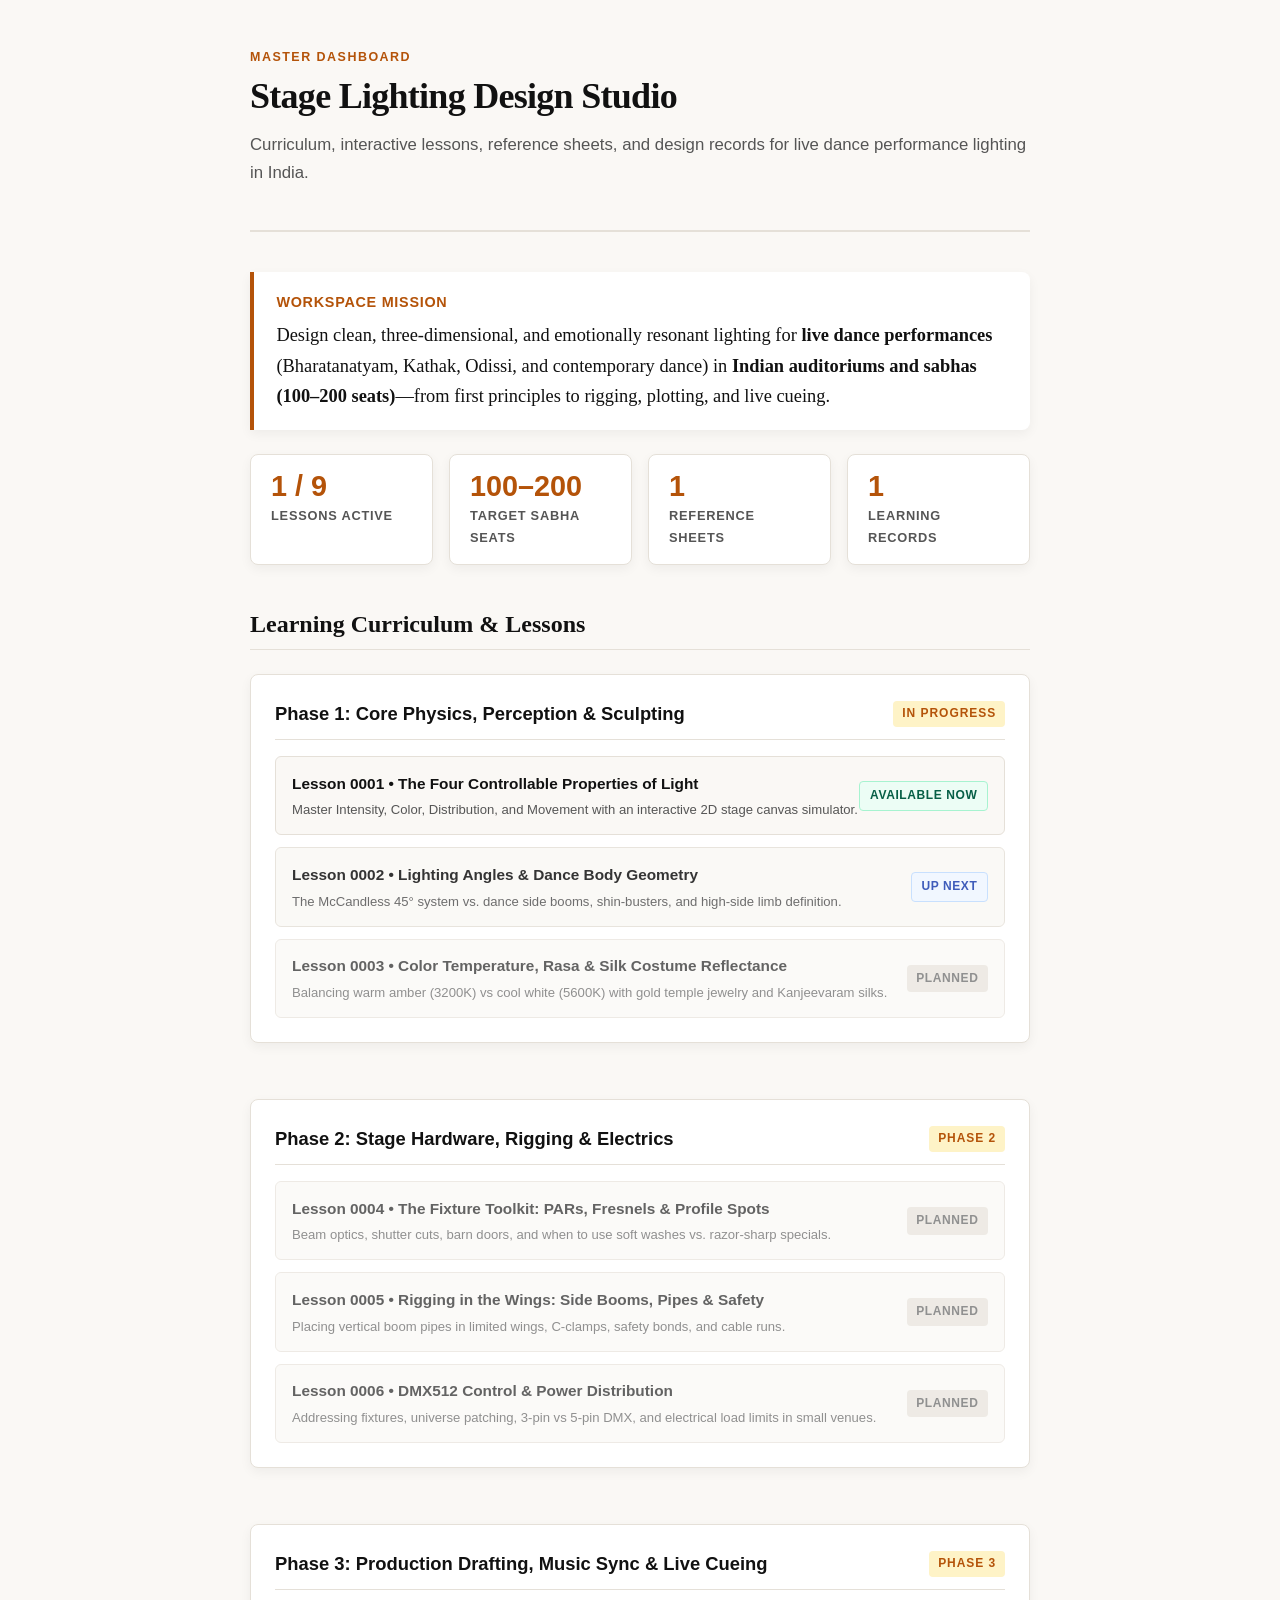
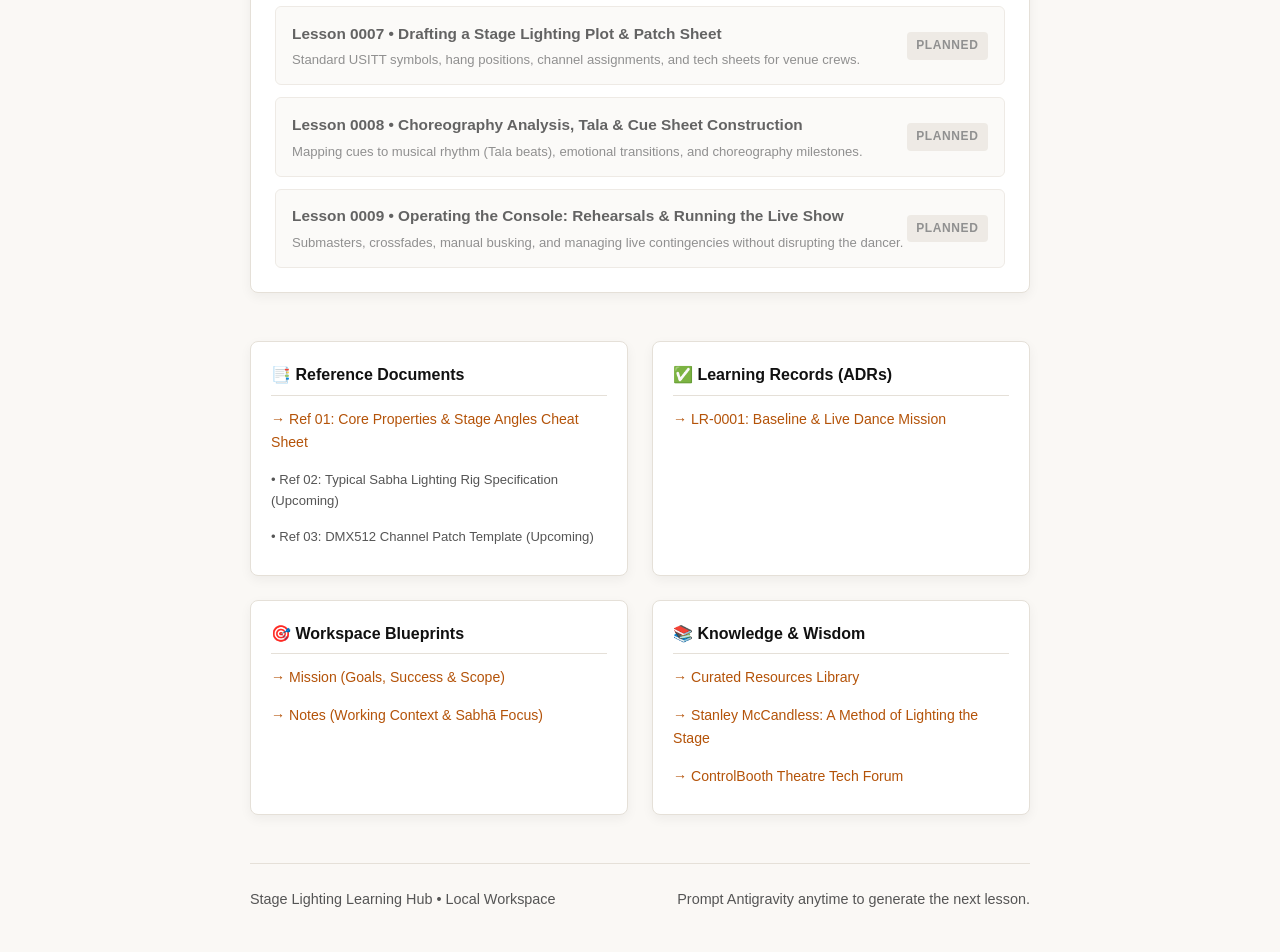
==== index.html @ 5fdf6c8e "Lesson 1: The Four Controllable Properties of Light" ====
<!DOCTYPE html>
<html lang="en">
<head>
  <meta charset="UTF-8">
  <meta name="viewport" content="width=device-width, initial-scale=1.0">
  <title>Stage Lighting Design Studio &bull; Dashboard</title>
  <link rel="stylesheet" href="./assets/style.css">
  <style>
    .dashboard-grid {
      display: grid;
      grid-template-columns: 1fr;
      gap: 2rem;
      margin-top: 1.5rem;
    }

    .stat-bar {
      display: grid;
      grid-template-columns: repeat(auto-fit, minmax(150px, 1fr));
      gap: 1rem;
      margin: 1.5rem 0 2.5rem;
      font-family: var(--font-sans);
    }

    .stat-card {
      background: var(--card-bg);
      border: 1px solid var(--border-color);
      border-radius: var(--radius);
      padding: 1rem 1.25rem;
      box-shadow: var(--shadow);
    }

    .stat-num {
      font-size: 1.8rem;
      font-weight: 700;
      color: var(--accent);
      line-height: 1.1;
      margin-bottom: 0.2rem;
    }

    .stat-label {
      font-size: 0.8rem;
      text-transform: uppercase;
      letter-spacing: 0.06em;
      color: var(--text-muted);
      font-weight: 600;
    }

    .phase-block {
      background: var(--card-bg);
      border: 1px solid var(--border-color);
      border-radius: var(--radius);
      padding: 1.5rem;
      margin-bottom: 1.5rem;
      box-shadow: var(--shadow);
    }

    .phase-title {
      font-family: var(--font-sans);
      font-size: 1.15rem;
      font-weight: 700;
      display: flex;
      align-items: center;
      justify-content: space-between;
      border-bottom: 1px solid var(--border-color);
      padding-bottom: 0.6rem;
      margin-bottom: 1rem;
    }

    .phase-tag {
      font-size: 0.75rem;
      text-transform: uppercase;
      letter-spacing: 0.08em;
      padding: 0.2rem 0.55rem;
      border-radius: 4px;
      font-weight: 600;
      background: var(--accent-light);
      color: var(--accent);
    }

    .item-list {
      display: flex;
      flex-direction: column;
      gap: 0.75rem;
      font-family: var(--font-sans);
    }

    .item-row {
      display: flex;
      align-items: center;
      justify-content: space-between;
      padding: 0.85rem 1rem;
      background: var(--bg-color);
      border: 1px solid var(--border-color);
      border-radius: 6px;
      text-decoration: none;
      color: var(--text-color);
      transition: all 0.15s ease;
    }

    .item-row:hover {
      border-color: var(--accent);
      transform: translateY(-1px);
      box-shadow: 0 2px 6px rgba(0,0,0,0.06);
    }

    .item-info {
      display: flex;
      flex-direction: column;
      gap: 0.2rem;
    }

    .item-title {
      font-weight: 600;
      font-size: 0.96rem;
    }

    .item-desc {
      font-size: 0.82rem;
      color: var(--text-muted);
    }

    .badge {
      font-size: 0.75rem;
      font-weight: 600;
      padding: 0.25rem 0.6rem;
      border-radius: 4px;
      text-transform: uppercase;
      letter-spacing: 0.05em;
      white-space: nowrap;
    }

    .badge-ready {
      background: #ecfdf5;
      color: #065f46;
      border: 1px solid #a7f3d0;
    }

    .badge-next {
      background: #eff6ff;
      color: #1e40af;
      border: 1px solid #bfdbfe;
    }

    .badge-planned {
      background: var(--border-color);
      color: var(--text-muted);
    }

    .sidebar-grid {
      display: grid;
      grid-template-columns: 1fr 1fr;
      gap: 1.5rem;
      margin-top: 1.5rem;
    }

    @media (max-width: 680px) {
      .sidebar-grid {
        grid-template-columns: 1fr;
      }
    }

    .quick-card {
      background: var(--card-bg);
      border: 1px solid var(--border-color);
      border-radius: var(--radius);
      padding: 1.25rem;
      font-family: var(--font-sans);
      box-shadow: var(--shadow);
    }

    .quick-card h3 {
      font-size: 1rem;
      font-weight: 700;
      margin-top: 0;
      margin-bottom: 0.75rem;
      border-bottom: 1px solid var(--border-color);
      padding-bottom: 0.4rem;
    }

    .quick-card ul {
      list-style: none;
      margin: 0;
      padding: 0;
      display: flex;
      flex-direction: column;
      gap: 0.5rem;
      font-size: 0.88rem;
    }

    .quick-card li a {
      color: var(--accent);
      text-decoration: none;
      font-weight: 500;
      display: block;
    }

    .quick-card li a:hover {
      text-decoration: underline;
    }
  </style>
</head>
<body>
  <div class="container">
    <header>
      <span class="lesson-tag">Master Dashboard</span>
      <h1>Stage Lighting Design Studio</h1>
      <p class="subtitle">Curriculum, interactive lessons, reference sheets, and design records for live dance performance lighting in India.</p>
    </header>

    <!-- Mission Focus Summary -->
    <div class="callout">
      <div class="callout-title">Workspace Mission</div>
      <p>
        Design clean, three-dimensional, and emotionally resonant lighting for <strong>live dance performances</strong> (Bharatanatyam, Kathak, Odissi, and contemporary dance) in <strong>Indian auditoriums and sabhas (100–200 seats)</strong>—from first principles to rigging, plotting, and live cueing.
      </p>
    </div>

    <!-- Quick Stats -->
    <div class="stat-bar">
      <div class="stat-card">
        <div class="stat-num" id="statLessons">1 / 9</div>
        <div class="stat-label">Lessons Active</div>
      </div>
      <div class="stat-card">
        <div class="stat-num">100–200</div>
        <div class="stat-label">Target Sabha Seats</div>
      </div>
      <div class="stat-card">
        <div class="stat-num">1</div>
        <div class="stat-label">Reference Sheets</div>
      </div>
      <div class="stat-card">
        <div class="stat-num">1</div>
        <div class="stat-label">Learning Records</div>
      </div>
    </div>

    <!-- Curriculum Roadmap -->
    <h2>Learning Curriculum & Lessons</h2>

    <div class="dashboard-grid">
      <!-- Phase 1 -->
      <div class="phase-block">
        <div class="phase-title">
          <span>Phase 1: Core Physics, Perception & Sculpting</span>
          <span class="phase-tag">In Progress</span>
        </div>
        <div class="item-list">
          <a href="./lessons/0001-the-four-controllable-properties-of-light.html" class="item-row">
            <div class="item-info">
              <span class="item-title">Lesson 0001 &bull; The Four Controllable Properties of Light</span>
              <span class="item-desc">Master Intensity, Color, Distribution, and Movement with an interactive 2D stage canvas simulator.</span>
            </div>
            <span class="badge badge-ready">Available Now</span>
          </a>

          <div class="item-row" style="opacity: 0.85;">
            <div class="item-info">
              <span class="item-title">Lesson 0002 &bull; Lighting Angles & Dance Body Geometry</span>
              <span class="item-desc">The McCandless 45° system vs. dance side booms, shin-busters, and high-side limb definition.</span>
            </div>
            <span class="badge badge-next">Up Next</span>
          </div>

          <div class="item-row" style="opacity: 0.65;">
            <div class="item-info">
              <span class="item-title">Lesson 0003 &bull; Color Temperature, Rasa & Silk Costume Reflectance</span>
              <span class="item-desc">Balancing warm amber (3200K) vs cool white (5600K) with gold temple jewelry and Kanjeevaram silks.</span>
            </div>
            <span class="badge badge-planned">Planned</span>
          </div>
        </div>
      </div>

      <!-- Phase 2 -->
      <div class="phase-block">
        <div class="phase-title">
          <span>Phase 2: Stage Hardware, Rigging & Electrics</span>
          <span class="phase-tag">Phase 2</span>
        </div>
        <div class="item-list">
          <div class="item-row" style="opacity: 0.65;">
            <div class="item-info">
              <span class="item-title">Lesson 0004 &bull; The Fixture Toolkit: PARs, Fresnels & Profile Spots</span>
              <span class="item-desc">Beam optics, shutter cuts, barn doors, and when to use soft washes vs. razor-sharp specials.</span>
            </div>
            <span class="badge badge-planned">Planned</span>
          </div>

          <div class="item-row" style="opacity: 0.65;">
            <div class="item-info">
              <span class="item-title">Lesson 0005 &bull; Rigging in the Wings: Side Booms, Pipes & Safety</span>
              <span class="item-desc">Placing vertical boom pipes in limited wings, C-clamps, safety bonds, and cable runs.</span>
            </div>
            <span class="badge badge-planned">Planned</span>
          </div>

          <div class="item-row" style="opacity: 0.65;">
            <div class="item-info">
              <span class="item-title">Lesson 0006 &bull; DMX512 Control & Power Distribution</span>
              <span class="item-desc">Addressing fixtures, universe patching, 3-pin vs 5-pin DMX, and electrical load limits in small venues.</span>
            </div>
            <span class="badge badge-planned">Planned</span>
          </div>
        </div>
      </div>

      <!-- Phase 3 -->
      <div class="phase-block">
        <div class="phase-title">
          <span>Phase 3: Production Drafting, Music Sync & Live Cueing</span>
          <span class="phase-tag">Phase 3</span>
        </div>
        <div class="item-list">
          <div class="item-row" style="opacity: 0.65;">
            <div class="item-info">
              <span class="item-title">Lesson 0007 &bull; Drafting a Stage Lighting Plot & Patch Sheet</span>
              <span class="item-desc">Standard USITT symbols, hang positions, channel assignments, and tech sheets for venue crews.</span>
            </div>
            <span class="badge badge-planned">Planned</span>
          </div>

          <div class="item-row" style="opacity: 0.65;">
            <div class="item-info">
              <span class="item-title">Lesson 0008 &bull; Choreography Analysis, Tala & Cue Sheet Construction</span>
              <span class="item-desc">Mapping cues to musical rhythm (Tala beats), emotional transitions, and choreography milestones.</span>
            </div>
            <span class="badge badge-planned">Planned</span>
          </div>

          <div class="item-row" style="opacity: 0.65;">
            <div class="item-info">
              <span class="item-title">Lesson 0009 &bull; Operating the Console: Rehearsals & Running the Live Show</span>
              <span class="item-desc">Submasters, crossfades, manual busking, and managing live contingencies without disrupting the dancer.</span>
            </div>
            <span class="badge badge-planned">Planned</span>
          </div>
        </div>
      </div>
    </div>

    <!-- Secondary Navigation: Reference, Records & Resources -->
    <div class="sidebar-grid">
      <!-- Reference Materials -->
      <div class="quick-card">
        <h3>📑 Reference Documents</h3>
        <ul>
          <li><a href="./reference/glossary-and-properties.html">&rarr; Ref 01: Core Properties & Stage Angles Cheat Sheet</a></li>
          <li style="color: var(--text-muted); font-size: 0.82rem;">&bull; Ref 02: Typical Sabha Lighting Rig Specification (Upcoming)</li>
          <li style="color: var(--text-muted); font-size: 0.82rem;">&bull; Ref 03: DMX512 Channel Patch Template (Upcoming)</li>
        </ul>
      </div>

      <!-- Learning Records -->
      <div class="quick-card">
        <h3>✅ Learning Records (ADRs)</h3>
        <ul>
          <li><a href="./learning-records/0001-baseline-and-stage-dance-mission.html">&rarr; LR-0001: Baseline & Live Dance Mission</a></li>
        </ul>
      </div>

      <!-- Workspace Blueprints -->
      <div class="quick-card">
        <h3>🎯 Workspace Blueprints</h3>
        <ul>
          <li><a href="./mission.html">&rarr; Mission (Goals, Success & Scope)</a></li>
          <li><a href="./notes.html">&rarr; Notes (Working Context & Sabhā Focus)</a></li>
        </ul>
      </div>

      <!-- Curated Resources -->
      <div class="quick-card">
        <h3>📚 Knowledge & Wisdom</h3>
        <ul>
          <li><a href="./resources.html">&rarr; Curated Resources Library</a></li>
          <li><a href="https://archive.org/details/methodoflighting00mcca" target="_blank" rel="noopener">&rarr; Stanley McCandless: A Method of Lighting the Stage</a></li>
          <li><a href="https://www.controlbooth.com" target="_blank" rel="noopener">&rarr; ControlBooth Theatre Tech Forum</a></li>
        </ul>
      </div>
    </div>

    <footer class="lesson-footer" style="margin-top: 3rem;">
      <span>Stage Lighting Learning Hub &bull; Local Workspace</span>
      <span>Prompt Antigravity anytime to generate the next lesson.</span>
    </footer>
  </div>
</body>
</html>
---- assets/style.css ----
/* ==========================================================================
   Shared Lesson & Reference Stylesheet
   Design Philosophy: Tufte-inspired minimalism, clean typography, responsive.
   ========================================================================== */

:root {
  --font-serif: "ETBembo", "Palatino", "Palatino Linotype", "Book Antiqua", Georgia, serif;
  --font-sans: -apple-system, BlinkMacSystemFont, "Segoe UI", Roboto, Helvetica, Arial, sans-serif;
  --font-mono: "SFMono-Regular", Consolas, "Liberation Mono", Menlo, Courier, monospace;

  --bg-color: #faf8f5;
  --text-color: #111111;
  --text-muted: #555555;
  --card-bg: #ffffff;
  --border-color: #e5e0d8;
  --accent: #b45309;       /* Stage amber */
  --accent-light: #fef3c7;
  --accent-cool: #1d4ed8;  /* Stage steel blue */
  --accent-cool-light: #dbeafe;
  --success: #15803d;
  --error: #b91c1c;
  --radius: 8px;
  --shadow: 0 4px 12px rgba(0, 0, 0, 0.05);
}

@media (prefers-color-scheme: dark) {
  :root {
    --bg-color: #121316;
    --text-color: #e5e7eb;
    --text-muted: #9ca3af;
    --card-bg: #1c1d22;
    --border-color: #2e3039;
    --accent: #f59e0b;
    --accent-light: #2d2415;
    --accent-cool: #60a5fa;
    --accent-cool-light: #16243b;
    --success: #22c55e;
    --error: #ef4444;
    --shadow: 0 4px 16px rgba(0, 0, 0, 0.3);
  }
}

* {
  box-sizing: border-box;
  margin: 0;
  padding: 0;
}

body {
  background-color: var(--bg-color);
  color: var(--text-color);
  font-family: var(--font-serif);
  font-size: 1.15rem;
  line-height: 1.65;
  padding: 2.5rem 1.25rem;
  display: flex;
  justify-content: center;
}

.container {
  width: 100%;
  max-width: 780px;
}

/* Header & Meta */
header {
  border-bottom: 2px solid var(--border-color);
  padding-bottom: 1.5rem;
  margin-bottom: 2.5rem;
}

.lesson-tag {
  font-family: var(--font-sans);
  text-transform: uppercase;
  font-size: 0.78rem;
  letter-spacing: 0.12em;
  font-weight: 700;
  color: var(--accent);
  display: inline-block;
  margin-bottom: 0.4rem;
}

h1 {
  font-size: 2.25rem;
  line-height: 1.25;
  font-weight: 600;
  margin-bottom: 0.75rem;
  letter-spacing: -0.02em;
}

.subtitle {
  font-family: var(--font-sans);
  font-size: 1.05rem;
  color: var(--text-muted);
  font-weight: 400;
}

/* Typography */
h2 {
  font-size: 1.5rem;
  font-weight: 600;
  margin: 2.25rem 0 1rem;
  border-bottom: 1px solid var(--border-color);
  padding-bottom: 0.3rem;
}

h3 {
  font-size: 1.25rem;
  font-weight: 600;
  margin: 1.5rem 0 0.5rem;
}

p {
  margin-bottom: 1.25rem;
}

ul, ol {
  margin: 0 0 1.25rem 1.5rem;
}

li {
  margin-bottom: 0.4rem;
}

strong {
  font-weight: 600;
}

code {
  font-family: var(--font-mono);
  font-size: 0.9em;
  background-color: var(--border-color);
  padding: 0.15em 0.35em;
  border-radius: 4px;
}

/* Callouts & Notes */
.callout {
  background-color: var(--card-bg);
  border-left: 4px solid var(--accent);
  padding: 1.15rem 1.4rem;
  margin: 1.5rem 0;
  border-radius: 0 var(--radius) var(--radius) 0;
  box-shadow: var(--shadow);
}

.callout.tip {
  border-left-color: var(--accent-cool);
  background-color: var(--accent-cool-light);
}

.callout p:last-child {
  margin-bottom: 0;
}

.callout-title {
  font-family: var(--font-sans);
  font-weight: 700;
  font-size: 0.9rem;
  text-transform: uppercase;
  letter-spacing: 0.05em;
  margin-bottom: 0.35rem;
  color: var(--accent);
}

.callout.tip .callout-title {
  color: var(--accent-cool);
}

/* Interactive Simulator Container */
.simulator-card {
  background-color: var(--card-bg);
  border: 1px solid var(--border-color);
  border-radius: var(--radius);
  padding: 1.5rem;
  margin: 2rem 0;
  box-shadow: var(--shadow);
}

.simulator-title {
  font-family: var(--font-sans);
  font-size: 1.1rem;
  font-weight: 700;
  margin-bottom: 0.25rem;
}

.simulator-subtitle {
  font-family: var(--font-sans);
  font-size: 0.9rem;
  color: var(--text-muted);
  margin-bottom: 1.25rem;
}

/* Controls */
.control-grid {
  display: grid;
  grid-template-columns: repeat(auto-fit, minmax(160px, 1fr));
  gap: 1rem;
  margin-top: 1.25rem;
  font-family: var(--font-sans);
  font-size: 0.88rem;
}

.control-item label {
  display: block;
  font-weight: 600;
  margin-bottom: 0.35rem;
}

.control-item input[type="range"] {
  width: 100%;
}

.button-group {
  display: flex;
  flex-wrap: wrap;
  gap: 0.5rem;
}

.btn {
  font-family: var(--font-sans);
  font-size: 0.85rem;
  padding: 0.45rem 0.85rem;
  border-radius: 6px;
  border: 1px solid var(--border-color);
  background: var(--card-bg);
  color: var(--text-color);
  cursor: pointer;
  transition: all 0.15s ease;
}

.btn:hover {
  border-color: var(--accent);
  background-color: var(--accent-light);
}

.btn.active {
  background-color: var(--accent);
  color: #ffffff;
  border-color: var(--accent);
}

/* Canvas / Stage Viewport */
.stage-viewport {
  width: 100%;
  height: 280px;
  background-color: #050608;
  border-radius: 6px;
  position: relative;
  overflow: hidden;
  display: flex;
  align-items: center;
  justify-content: center;
}

/* Quiz Styles */
.quiz-section {
  background-color: var(--card-bg);
  border: 1px solid var(--border-color);
  border-radius: var(--radius);
  padding: 1.5rem;
  margin: 2.5rem 0;
  box-shadow: var(--shadow);
}

.quiz-header {
  font-family: var(--font-sans);
  font-size: 1.15rem;
  font-weight: 700;
  margin-bottom: 0.25rem;
}

.quiz-instruction {
  font-family: var(--font-sans);
  font-size: 0.88rem;
  color: var(--text-muted);
  margin-bottom: 1.5rem;
}

.quiz-question {
  margin-bottom: 2rem;
  padding-bottom: 1.5rem;
  border-bottom: 1px solid var(--border-color);
}

.quiz-question:last-child {
  border-bottom: none;
  margin-bottom: 0;
  padding-bottom: 0;
}

.question-text {
  font-family: var(--font-sans);
  font-size: 1rem;
  font-weight: 600;
  margin-bottom: 0.85rem;
}

.option-list {
  display: flex;
  flex-direction: column;
  gap: 0.5rem;
}

.quiz-option {
  font-family: var(--font-sans);
  font-size: 0.92rem;
  padding: 0.65rem 1rem;
  border-radius: 6px;
  border: 1px solid var(--border-color);
  background-color: var(--bg-color);
  color: var(--text-color);
  text-align: left;
  cursor: pointer;
  transition: all 0.15s ease;
  width: 100%;
}

.quiz-option:hover:not(:disabled) {
  border-color: var(--accent);
  background-color: var(--card-bg);
}

.quiz-option.correct {
  background-color: #ecfdf5 !important;
  border-color: var(--success) !important;
  color: var(--success) !important;
  font-weight: 600;
}

.quiz-option.incorrect {
  background-color: #fef2f2 !important;
  border-color: var(--error) !important;
  color: var(--error) !important;
}

.quiz-feedback {
  font-family: var(--font-sans);
  font-size: 0.88rem;
  margin-top: 0.75rem;
  padding: 0.65rem 0.9rem;
  border-radius: 6px;
  display: none;
}

.quiz-feedback.show {
  display: block;
}

.quiz-feedback.success {
  background-color: #ecfdf5;
  color: var(--success);
}

.quiz-feedback.error {
  background-color: #fef2f2;
  color: var(--error);
}

/* Primary Source & Navigation Footer */
.primary-source-card {
  border: 1px dashed var(--accent);
  background-color: var(--accent-light);
  border-radius: var(--radius);
  padding: 1.25rem 1.4rem;
  margin: 2.5rem 0 1.5rem;
  font-family: var(--font-sans);
}

.primary-source-title {
  font-size: 0.8rem;
  text-transform: uppercase;
  font-weight: 700;
  letter-spacing: 0.08em;
  color: var(--accent);
  margin-bottom: 0.35rem;
}

.primary-source-card a {
  color: #111111;
  font-weight: 700;
  text-decoration: underline;
}

.lesson-footer {
  font-family: var(--font-sans);
  font-size: 0.9rem;
  color: var(--text-muted);
  border-top: 1px solid var(--border-color);
  padding-top: 1.5rem;
  margin-top: 2.5rem;
  display: flex;
  justify-content: space-between;
  align-items: center;
}

.lesson-footer a {
  color: var(--accent);
  text-decoration: none;
  font-weight: 600;
}

.lesson-footer a:hover {
  text-decoration: underline;
}
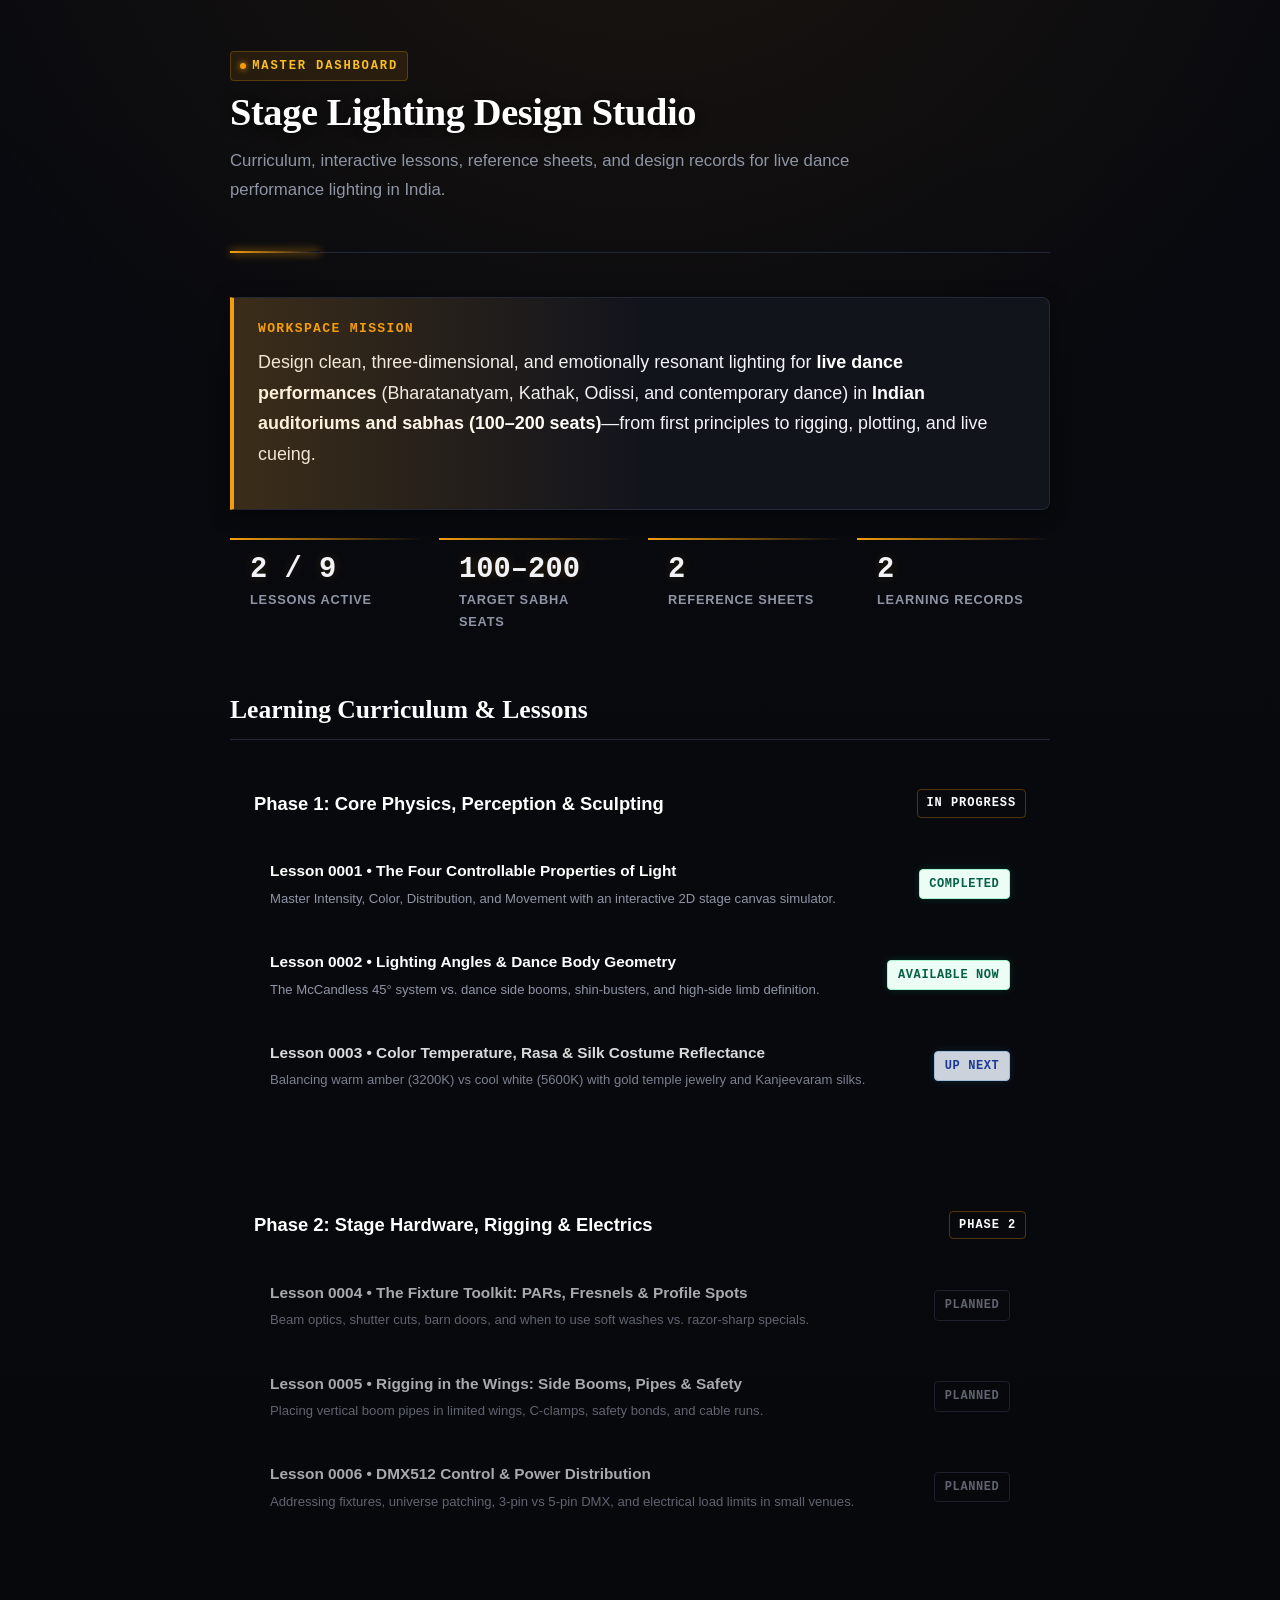
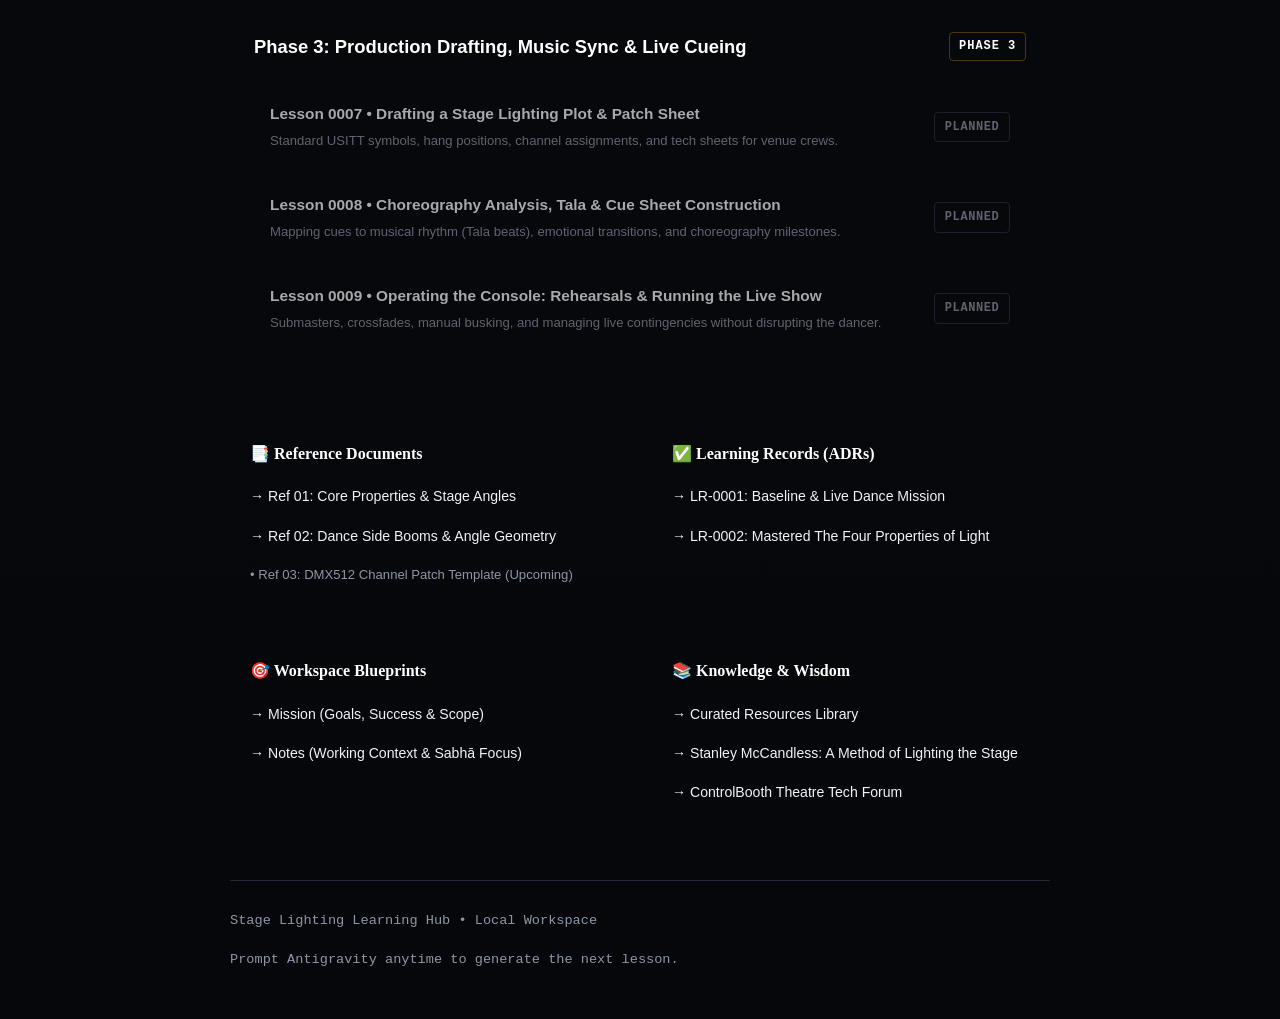
==== commit f5e69b01: "Lesson 2: Lighting Angles & Dance Body Geometry" ====
--- a/index.html
+++ b/index.html
@@ -218,7 +218,7 @@
     <!-- Quick Stats -->
     <div class="stat-bar">
       <div class="stat-card">
-        <div class="stat-num" id="statLessons">1 / 9</div>
+        <div class="stat-num" id="statLessons">2 / 9</div>
         <div class="stat-label">Lessons Active</div>
       </div>
       <div class="stat-card">
@@ -226,11 +226,11 @@
         <div class="stat-label">Target Sabha Seats</div>
       </div>
       <div class="stat-card">
-        <div class="stat-num">1</div>
+        <div class="stat-num">2</div>
         <div class="stat-label">Reference Sheets</div>
       </div>
       <div class="stat-card">
-        <div class="stat-num">1</div>
+        <div class="stat-num">2</div>
         <div class="stat-label">Learning Records</div>
       </div>
     </div>
@@ -251,23 +251,23 @@
               <span class="item-title">Lesson 0001 &bull; The Four Controllable Properties of Light</span>
               <span class="item-desc">Master Intensity, Color, Distribution, and Movement with an interactive 2D stage canvas simulator.</span>
             </div>
+            <span class="badge badge-ready">Completed</span>
+          </a>
+
+          <a href="./lessons/0002-lighting-angles-and-dance-body-geometry.html" class="item-row">
+            <div class="item-info">
+              <span class="item-title">Lesson 0002 &bull; Lighting Angles & Dance Body Geometry</span>
+              <span class="item-desc">The McCandless 45° system vs. dance side booms, shin-busters, and high-side limb definition.</span>
+            </div>
             <span class="badge badge-ready">Available Now</span>
           </a>
 
           <div class="item-row" style="opacity: 0.85;">
             <div class="item-info">
-              <span class="item-title">Lesson 0002 &bull; Lighting Angles & Dance Body Geometry</span>
-              <span class="item-desc">The McCandless 45° system vs. dance side booms, shin-busters, and high-side limb definition.</span>
-            </div>
-            <span class="badge badge-next">Up Next</span>
-          </div>
-
-          <div class="item-row" style="opacity: 0.65;">
-            <div class="item-info">
               <span class="item-title">Lesson 0003 &bull; Color Temperature, Rasa & Silk Costume Reflectance</span>
               <span class="item-desc">Balancing warm amber (3200K) vs cool white (5600K) with gold temple jewelry and Kanjeevaram silks.</span>
             </div>
-            <span class="badge badge-planned">Planned</span>
+            <span class="badge badge-next">Up Next</span>
           </div>
         </div>
       </div>
@@ -345,8 +345,8 @@
       <div class="quick-card">
         <h3>📑 Reference Documents</h3>
         <ul>
-          <li><a href="./reference/glossary-and-properties.html">&rarr; Ref 01: Core Properties & Stage Angles Cheat Sheet</a></li>
-          <li style="color: var(--text-muted); font-size: 0.82rem;">&bull; Ref 02: Typical Sabha Lighting Rig Specification (Upcoming)</li>
+          <li><a href="./reference/glossary-and-properties.html">&rarr; Ref 01: Core Properties & Stage Angles</a></li>
+          <li><a href="./reference/dance-side-lighting-booms.html">&rarr; Ref 02: Dance Side Booms & Angle Geometry</a></li>
           <li style="color: var(--text-muted); font-size: 0.82rem;">&bull; Ref 03: DMX512 Channel Patch Template (Upcoming)</li>
         </ul>
       </div>
@@ -356,6 +356,7 @@
         <h3>✅ Learning Records (ADRs)</h3>
         <ul>
           <li><a href="./learning-records/0001-baseline-and-stage-dance-mission.html">&rarr; LR-0001: Baseline & Live Dance Mission</a></li>
+          <li><a href="./learning-records/0002-mastered-four-properties-of-light.html">&rarr; LR-0002: Mastered The Four Properties of Light</a></li>
         </ul>
       </div>
 
--- a/assets/style.css
+++ b/assets/style.css
@@ -1,45 +1,47 @@
 /* ==========================================================================
-   Shared Lesson & Reference Stylesheet
-   Design Philosophy: Tufte-inspired minimalism, clean typography, responsive.
+   Stage Lighting Design Studio &bull; Atmospheric Theatrical Theme
+   Concept: The Lighting Console & Black-Box Theatre
+   Palette: Stage Matte Obsidian, 3200K Tungsten Amber, 5600K Steel Blue Rim,
+            and Velvet Ruby Accent.
    ========================================================================== */
 
 :root {
-  --font-serif: "ETBembo", "Palatino", "Palatino Linotype", "Book Antiqua", Georgia, serif;
-  --font-sans: -apple-system, BlinkMacSystemFont, "Segoe UI", Roboto, Helvetica, Arial, sans-serif;
-  --font-mono: "SFMono-Regular", Consolas, "Liberation Mono", Menlo, Courier, monospace;
-
-  --bg-color: #faf8f5;
-  --text-color: #111111;
-  --text-muted: #555555;
-  --card-bg: #ffffff;
-  --border-color: #e5e0d8;
-  --accent: #b45309;       /* Stage amber */
-  --accent-light: #fef3c7;
-  --accent-cool: #1d4ed8;  /* Stage steel blue */
-  --accent-cool-light: #dbeafe;
-  --success: #15803d;
-  --error: #b91c1c;
-  --radius: 8px;
-  --shadow: 0 4px 12px rgba(0, 0, 0, 0.05);
-}
-
-@media (prefers-color-scheme: dark) {
-  :root {
-    --bg-color: #121316;
-    --text-color: #e5e7eb;
-    --text-muted: #9ca3af;
-    --card-bg: #1c1d22;
-    --border-color: #2e3039;
-    --accent: #f59e0b;
-    --accent-light: #2d2415;
-    --accent-cool: #60a5fa;
-    --accent-cool-light: #16243b;
-    --success: #22c55e;
-    --error: #ef4444;
-    --shadow: 0 4px 16px rgba(0, 0, 0, 0.3);
-  }
-}
-
+  --font-serif: "Playfair Display", "Didot", "Palatino", "Palatino Linotype", "Book Antiqua", Georgia, serif;
+  --font-sans: -apple-system, BlinkMacSystemFont, "Segoe UI", Roboto, "Helvetica Neue", Arial, sans-serif;
+  --font-mono: "SFMono-Regular", "Consolas", "Liberation Mono", Menlo, monospace;
+
+  /* Theatrical Stage Colors */
+  --bg-stage: #090a0f;               /* Black box auditorium */
+  --bg-booth: #12141c;               /* Console desk surface */
+  --bg-booth-hover: #181b26;         /* Elevated panel surface */
+  --border-console: #232838;         /* Brushed metal panel edge */
+  --border-focus: #f59e0b;           /* Focused beam indicator */
+
+  --text-main: #f1f3f7;              /* Crisp white cue text */
+  --text-muted: #8e95a5;             /* Secondary dimmer notes */
+  --text-dim: #5c6375;               /* Inactive channel text */
+
+  /* Light Spectrum Accents */
+  --tungsten: #f59e0b;               /* 3000K Halogen & Diya flame */
+  --tungsten-glow: rgba(245, 158, 11, 0.18);
+  --tungsten-bright: #fbbf24;
+  --steel-blue: #38bdf8;             /* Theatrical Gel 201 / CTB rim */
+  --steel-blue-glow: rgba(56, 189, 248, 0.18);
+  --steel-blue-dim: #1e3a5f;
+  --velvet-ruby: #e11d48;            /* Stage drape & dramatic cue */
+  --dmx-green: #10b981;              /* Signal OK indicator */
+  --dmx-green-glow: rgba(16, 185, 129, 0.2);
+
+  --radius-sm: 4px;
+  --radius-md: 8px;
+  --radius-lg: 12px;
+
+  --shadow-booth: 0 4px 20px rgba(0, 0, 0, 0.45);
+  --glow-beam: 0 0 24px rgba(245, 158, 11, 0.22);
+  --glow-rim: 0 0 20px rgba(56, 189, 248, 0.25);
+}
+
+/* Base Setup */
 * {
   box-sizing: border-box;
   margin: 0;
@@ -47,45 +49,83 @@
 }
 
 body {
-  background-color: var(--bg-color);
-  color: var(--text-color);
-  font-family: var(--font-serif);
-  font-size: 1.15rem;
-  line-height: 1.65;
-  padding: 2.5rem 1.25rem;
+  background-color: var(--bg-stage);
+  background-image: 
+    radial-gradient(ellipse 80% 40% at 50% -10%, rgba(245, 158, 11, 0.08) 0%, transparent 75%),
+    linear-gradient(to bottom, transparent 0%, #06070a 100%);
+  color: var(--text-main);
+  font-family: var(--font-sans);
+  font-size: 1.12rem;
+  line-height: 1.7;
+  padding: 3rem 1.25rem;
   display: flex;
   justify-content: center;
+  min-height: 100vh;
+  -webkit-font-smoothing: antialiased;
 }
 
 .container {
   width: 100%;
-  max-width: 780px;
-}
-
-/* Header & Meta */
+  max-width: 820px;
+}
+
+/* ==========================================================================
+   Header & Theatrical Vignette
+   ========================================================================== */
 header {
-  border-bottom: 2px solid var(--border-color);
-  padding-bottom: 1.5rem;
-  margin-bottom: 2.5rem;
+  border-bottom: 1px solid var(--border-console);
+  padding-bottom: 1.75rem;
+  margin-bottom: 2.75rem;
+  position: relative;
+}
+
+header::after {
+  content: "";
+  position: absolute;
+  bottom: -1px;
+  left: 0;
+  width: 90px;
+  height: 2px;
+  background: linear-gradient(to right, var(--tungsten), transparent);
+  box-shadow: 0 0 8px var(--tungsten);
 }
 
 .lesson-tag {
-  font-family: var(--font-sans);
+  font-family: var(--font-mono);
   text-transform: uppercase;
-  font-size: 0.78rem;
-  letter-spacing: 0.12em;
+  font-size: 0.76rem;
+  letter-spacing: 0.15em;
   font-weight: 700;
-  color: var(--accent);
+  color: var(--tungsten-bright);
+  display: inline-flex;
+  align-items: center;
+  gap: 0.4rem;
+  margin-bottom: 0.5rem;
+  padding: 0.2rem 0.55rem;
+  background: rgba(245, 158, 11, 0.1);
+  border: 1px solid rgba(245, 158, 11, 0.25);
+  border-radius: var(--radius-sm);
+}
+
+.lesson-tag::before {
+  content: "";
   display: inline-block;
-  margin-bottom: 0.4rem;
+  width: 6px;
+  height: 6px;
+  border-radius: 50%;
+  background: var(--tungsten);
+  box-shadow: 0 0 6px var(--tungsten);
 }
 
 h1 {
-  font-size: 2.25rem;
-  line-height: 1.25;
-  font-weight: 600;
+  font-family: var(--font-serif);
+  font-size: 2.4rem;
+  line-height: 1.22;
+  font-weight: 600;
+  color: #ffffff;
   margin-bottom: 0.75rem;
-  letter-spacing: -0.02em;
+  letter-spacing: -0.01em;
+  text-shadow: 0 2px 10px rgba(0, 0, 0, 0.5);
 }
 
 .subtitle {
@@ -93,124 +133,141 @@
   font-size: 1.05rem;
   color: var(--text-muted);
   font-weight: 400;
-}
-
-/* Typography */
+  max-width: 700px;
+}
+
+/* ==========================================================================
+   Typography & Flow
+   ========================================================================== */
 h2 {
-  font-size: 1.5rem;
-  font-weight: 600;
-  margin: 2.25rem 0 1rem;
-  border-bottom: 1px solid var(--border-color);
-  padding-bottom: 0.3rem;
+  font-family: var(--font-serif);
+  font-size: 1.6rem;
+  font-weight: 600;
+  color: #ffffff;
+  margin: 2.5rem 0 1rem;
+  border-bottom: 1px solid var(--border-console);
+  padding-bottom: 0.45rem;
+  display: flex;
+  align-items: center;
+  gap: 0.5rem;
 }
 
 h3 {
+  font-family: var(--font-sans);
   font-size: 1.25rem;
   font-weight: 600;
-  margin: 1.5rem 0 0.5rem;
+  color: var(--tungsten-bright);
+  margin: 1.75rem 0 0.5rem;
 }
 
 p {
   margin-bottom: 1.25rem;
+  color: var(--text-main);
 }
 
 ul, ol {
-  margin: 0 0 1.25rem 1.5rem;
+  margin: 0 0 1.35rem 1.5rem;
+  color: var(--text-main);
 }
 
 li {
+  margin-bottom: 0.45rem;
+}
+
+strong {
+  font-weight: 600;
+  color: #ffffff;
+}
+
+code {
+  font-family: var(--font-mono);
+  font-size: 0.9em;
+  background-color: #191c26;
+  border: 1px solid var(--border-console);
+  color: var(--steel-blue);
+  padding: 0.15em 0.4em;
+  border-radius: 3px;
+}
+
+/* ==========================================================================
+   Callouts & Theatrical Cue Boxes
+   ========================================================================== */
+.callout {
+  background-color: var(--bg-booth);
+  border: 1px solid var(--border-console);
+  border-left: 4px solid var(--tungsten);
+  padding: 1.25rem 1.5rem;
+  margin: 1.75rem 0;
+  border-radius: 0 var(--radius-md) var(--radius-md) 0;
+  box-shadow: var(--shadow-booth);
+  position: relative;
+  overflow: hidden;
+}
+
+.callout::before {
+  content: "";
+  position: absolute;
+  top: 0;
+  left: 0;
+  width: 100%;
+  height: 100%;
+  background: linear-gradient(90deg, var(--tungsten-glow) 0%, transparent 50%);
+  pointer-events: none;
+}
+
+.callout.tip {
+  border-left-color: var(--steel-blue);
+}
+
+.callout.tip::before {
+  background: linear-gradient(90deg, var(--steel-blue-glow) 0%, transparent 50%);
+}
+
+.callout-title {
+  font-family: var(--font-mono);
+  font-weight: 700;
+  font-size: 0.82rem;
+  text-transform: uppercase;
+  letter-spacing: 0.1em;
   margin-bottom: 0.4rem;
-}
-
-strong {
-  font-weight: 600;
-}
-
-code {
-  font-family: var(--font-mono);
-  font-size: 0.9em;
-  background-color: var(--border-color);
-  padding: 0.15em 0.35em;
-  border-radius: 4px;
-}
-
-/* Callouts & Notes */
-.callout {
-  background-color: var(--card-bg);
-  border-left: 4px solid var(--accent);
-  padding: 1.15rem 1.4rem;
-  margin: 1.5rem 0;
-  border-radius: 0 var(--radius) var(--radius) 0;
-  box-shadow: var(--shadow);
-}
-
-.callout.tip {
-  border-left-color: var(--accent-cool);
-  background-color: var(--accent-cool-light);
-}
-
-.callout p:last-child {
-  margin-bottom: 0;
-}
-
-.callout-title {
-  font-family: var(--font-sans);
-  font-weight: 700;
-  font-size: 0.9rem;
-  text-transform: uppercase;
-  letter-spacing: 0.05em;
-  margin-bottom: 0.35rem;
-  color: var(--accent);
+  color: var(--tungsten);
+  display: flex;
+  align-items: center;
+  gap: 0.45rem;
 }
 
 .callout.tip .callout-title {
-  color: var(--accent-cool);
-}
-
-/* Interactive Simulator Container */
+  color: var(--steel-blue);
+}
+
+/* ==========================================================================
+   Interactive Lighting Simulator Deck
+   ========================================================================== */
 .simulator-card {
-  background-color: var(--card-bg);
-  border: 1px solid var(--border-color);
-  border-radius: var(--radius);
-  padding: 1.5rem;
-  margin: 2rem 0;
-  box-shadow: var(--shadow);
+  background: var(--bg-booth);
+  border: 1px solid var(--border-console);
+  border-radius: var(--radius-lg);
+  padding: 1.75rem;
+  margin: 2.25rem 0;
+  box-shadow: var(--shadow-booth);
+  position: relative;
 }
 
 .simulator-title {
-  font-family: var(--font-sans);
-  font-size: 1.1rem;
-  font-weight: 700;
+  font-family: var(--font-serif);
+  font-size: 1.25rem;
+  font-weight: 600;
+  color: #ffffff;
   margin-bottom: 0.25rem;
 }
 
 .simulator-subtitle {
-  font-family: var(--font-sans);
   font-size: 0.9rem;
   color: var(--text-muted);
-  margin-bottom: 1.25rem;
-}
-
-/* Controls */
-.control-grid {
-  display: grid;
-  grid-template-columns: repeat(auto-fit, minmax(160px, 1fr));
-  gap: 1rem;
-  margin-top: 1.25rem;
-  font-family: var(--font-sans);
-  font-size: 0.88rem;
-}
-
-.control-item label {
-  display: block;
-  font-weight: 600;
-  margin-bottom: 0.35rem;
-}
-
-.control-item input[type="range"] {
-  width: 100%;
-}
-
+  margin-bottom: 1.35rem;
+}
+
+/* Button & Console Switches */
 .button-group {
   display: flex;
   flex-wrap: wrap;
@@ -220,67 +277,83 @@
 .btn {
   font-family: var(--font-sans);
   font-size: 0.85rem;
-  padding: 0.45rem 0.85rem;
-  border-radius: 6px;
-  border: 1px solid var(--border-color);
-  background: var(--card-bg);
-  color: var(--text-color);
+  font-weight: 500;
+  padding: 0.45rem 0.9rem;
+  border-radius: var(--radius-sm);
+  border: 1px solid var(--border-console);
+  background: #171a24;
+  color: var(--text-muted);
   cursor: pointer;
-  transition: all 0.15s ease;
+  transition: all 0.18s ease;
 }
 
 .btn:hover {
-  border-color: var(--accent);
-  background-color: var(--accent-light);
+  color: #ffffff;
+  border-color: #3f475e;
+  background-color: #1e2230;
 }
 
 .btn.active {
-  background-color: var(--accent);
-  color: #ffffff;
-  border-color: var(--accent);
-}
-
-/* Canvas / Stage Viewport */
-.stage-viewport {
-  width: 100%;
-  height: 280px;
-  background-color: #050608;
-  border-radius: 6px;
-  position: relative;
-  overflow: hidden;
-  display: flex;
-  align-items: center;
-  justify-content: center;
-}
-
-/* Quiz Styles */
+  background: linear-gradient(180deg, #2a2216 0%, #1f180d 100%);
+  color: var(--tungsten-bright);
+  border-color: var(--tungsten);
+  box-shadow: 0 0 10px var(--tungsten-glow);
+  font-weight: 600;
+}
+
+/* Faders / Sliders */
+input[type="range"] {
+  -webkit-appearance: none;
+  appearance: none;
+  height: 6px;
+  background: #1e2230;
+  border-radius: 3px;
+  outline: none;
+  border: 1px solid var(--border-console);
+}
+
+input[type="range"]::-webkit-slider-thumb {
+  -webkit-appearance: none;
+  appearance: none;
+  width: 18px;
+  height: 18px;
+  border-radius: 50%;
+  background: var(--tungsten);
+  cursor: pointer;
+  box-shadow: 0 0 10px var(--tungsten);
+  border: 2px solid #ffffff;
+}
+
+/* ==========================================================================
+   Quiz Deck (Theatrical Examination)
+   ========================================================================== */
 .quiz-section {
-  background-color: var(--card-bg);
-  border: 1px solid var(--border-color);
-  border-radius: var(--radius);
-  padding: 1.5rem;
-  margin: 2.5rem 0;
-  box-shadow: var(--shadow);
+  background: var(--bg-booth);
+  border: 1px solid var(--border-console);
+  border-radius: var(--radius-lg);
+  padding: 1.75rem;
+  margin: 2.75rem 0;
+  box-shadow: var(--shadow-booth);
 }
 
 .quiz-header {
-  font-family: var(--font-sans);
-  font-size: 1.15rem;
-  font-weight: 700;
-  margin-bottom: 0.25rem;
+  font-family: var(--font-serif);
+  font-size: 1.3rem;
+  font-weight: 600;
+  color: #ffffff;
+  margin-bottom: 0.3rem;
 }
 
 .quiz-instruction {
-  font-family: var(--font-sans);
-  font-size: 0.88rem;
+  font-size: 0.9rem;
   color: var(--text-muted);
-  margin-bottom: 1.5rem;
+  margin-bottom: 1.75rem;
 }
 
 .quiz-question {
-  margin-bottom: 2rem;
-  padding-bottom: 1.5rem;
-  border-bottom: 1px solid var(--border-color);
+  margin-bottom: 2.25rem;
+  padding-bottom: 1.75rem;
+  border-bottom: 1px solid var(--border-console);
 }
 
 .quiz-question:last-child {
@@ -290,56 +363,58 @@
 }
 
 .question-text {
-  font-family: var(--font-sans);
-  font-size: 1rem;
-  font-weight: 600;
-  margin-bottom: 0.85rem;
+  font-size: 1.05rem;
+  font-weight: 600;
+  color: #ffffff;
+  margin-bottom: 1rem;
 }
 
 .option-list {
   display: flex;
   flex-direction: column;
-  gap: 0.5rem;
+  gap: 0.6rem;
 }
 
 .quiz-option {
   font-family: var(--font-sans);
-  font-size: 0.92rem;
-  padding: 0.65rem 1rem;
-  border-radius: 6px;
-  border: 1px solid var(--border-color);
-  background-color: var(--bg-color);
-  color: var(--text-color);
+  font-size: 0.95rem;
+  padding: 0.75rem 1.1rem;
+  border-radius: var(--radius-sm);
+  border: 1px solid var(--border-console);
+  background: #141722;
+  color: var(--text-main);
   text-align: left;
   cursor: pointer;
-  transition: all 0.15s ease;
+  transition: all 0.18s ease;
   width: 100%;
 }
 
 .quiz-option:hover:not(:disabled) {
-  border-color: var(--accent);
-  background-color: var(--card-bg);
+  border-color: var(--tungsten);
+  background: #1a1e2c;
+  color: #ffffff;
+  box-shadow: 0 0 8px var(--tungsten-glow);
 }
 
 .quiz-option.correct {
-  background-color: #ecfdf5 !important;
-  border-color: var(--success) !important;
-  color: var(--success) !important;
+  background-color: rgba(16, 185, 129, 0.12) !important;
+  border-color: var(--dmx-green) !important;
+  color: #a7f3d0 !important;
+  box-shadow: 0 0 12px var(--dmx-green-glow);
   font-weight: 600;
 }
 
 .quiz-option.incorrect {
-  background-color: #fef2f2 !important;
-  border-color: var(--error) !important;
-  color: var(--error) !important;
+  background-color: rgba(225, 29, 72, 0.12) !important;
+  border-color: var(--velvet-ruby) !important;
+  color: #fecdd3 !important;
 }
 
 .quiz-feedback {
-  font-family: var(--font-sans);
-  font-size: 0.88rem;
-  margin-top: 0.75rem;
-  padding: 0.65rem 0.9rem;
-  border-radius: 6px;
+  font-size: 0.9rem;
+  margin-top: 0.85rem;
+  padding: 0.75rem 1rem;
+  border-radius: var(--radius-sm);
   display: none;
 }
 
@@ -348,58 +423,317 @@
 }
 
 .quiz-feedback.success {
-  background-color: #ecfdf5;
-  color: var(--success);
+  background: rgba(16, 185, 129, 0.1);
+  border: 1px solid rgba(16, 185, 129, 0.3);
+  color: #6ee7b7;
 }
 
 .quiz-feedback.error {
-  background-color: #fef2f2;
-  color: var(--error);
-}
-
-/* Primary Source & Navigation Footer */
+  background: rgba(225, 29, 72, 0.1);
+  border: 1px solid rgba(225, 29, 72, 0.3);
+  color: #fda4af;
+}
+
+/* ==========================================================================
+   Primary Source Card & Navigation Footer
+   ========================================================================== */
 .primary-source-card {
-  border: 1px dashed var(--accent);
-  background-color: var(--accent-light);
-  border-radius: var(--radius);
-  padding: 1.25rem 1.4rem;
-  margin: 2.5rem 0 1.5rem;
-  font-family: var(--font-sans);
+  border: 1px dashed var(--tungsten);
+  background: rgba(245, 158, 11, 0.05);
+  border-radius: var(--radius-md);
+  padding: 1.35rem 1.6rem;
+  margin: 2.75rem 0 1.75rem;
 }
 
 .primary-source-title {
+  font-family: var(--font-mono);
+  font-size: 0.78rem;
+  text-transform: uppercase;
+  font-weight: 700;
+  letter-spacing: 0.12em;
+  color: var(--tungsten-bright);
+  margin-bottom: 0.4rem;
+}
+
+.primary-source-card a {
+  color: #ffffff;
+  font-weight: 600;
+  text-decoration: underline;
+  text-decoration-color: var(--tungsten);
+}
+
+.lesson-footer {
+  font-family: var(--font-mono);
+  font-size: 0.85rem;
+  color: var(--text-muted);
+  border-top: 1px solid var(--border-console);
+  padding-top: 1.75rem;
+  margin-top: 3rem;
+  display: flex;
+  justify-content: space-between;
+  align-items: center;
+  flex-wrap: wrap;
+  gap: 1rem;
+}
+
+.lesson-footer a {
+  color: var(--tungsten-bright);
+  text-decoration: none;
+  font-weight: 600;
+  transition: color 0.15s ease;
+}
+
+.lesson-footer a:hover {
+  color: #ffffff;
+  text-shadow: 0 0 8px var(--tungsten);
+}
+
+/* ==========================================================================
+   Dashboard Components & Tables
+   ========================================================================== */
+.stat-bar {
+  display: grid;
+  grid-template-columns: repeat(auto-fit, minmax(150px, 1fr));
+  gap: 1rem;
+  margin: 1.75rem 0 2.5rem;
+}
+
+.stat-card {
+  background: var(--bg-booth);
+  border: 1px solid var(--border-console);
+  border-radius: var(--radius-md);
+  padding: 1.15rem 1.35rem;
+  box-shadow: var(--shadow-booth);
+  position: relative;
+  overflow: hidden;
+}
+
+.stat-card::after {
+  content: "";
+  position: absolute;
+  top: 0;
+  left: 0;
+  width: 100%;
+  height: 2px;
+  background: linear-gradient(90deg, var(--tungsten), transparent);
+}
+
+.stat-num {
+  font-family: var(--font-mono);
+  font-size: 1.85rem;
+  font-weight: 700;
+  color: var(--tungsten-bright);
+  line-height: 1.15;
+  margin-bottom: 0.25rem;
+  text-shadow: 0 0 12px var(--tungsten-glow);
+}
+
+.stat-label {
+  font-size: 0.78rem;
+  text-transform: uppercase;
+  letter-spacing: 0.08em;
+  color: var(--text-muted);
+  font-weight: 600;
+}
+
+.phase-block {
+  background: var(--bg-booth);
+  border: 1px solid var(--border-console);
+  border-radius: var(--radius-lg);
+  padding: 1.6rem;
+  margin-bottom: 1.75rem;
+  box-shadow: var(--shadow-booth);
+}
+
+.phase-title {
+  font-family: var(--font-serif);
+  font-size: 1.25rem;
+  font-weight: 600;
+  color: #ffffff;
+  display: flex;
+  align-items: center;
+  justify-content: space-between;
+  border-bottom: 1px solid var(--border-console);
+  padding-bottom: 0.75rem;
+  margin-bottom: 1.25rem;
+}
+
+.phase-tag {
+  font-family: var(--font-mono);
+  font-size: 0.72rem;
+  text-transform: uppercase;
+  letter-spacing: 0.1em;
+  padding: 0.2rem 0.6rem;
+  border-radius: var(--radius-sm);
+  font-weight: 600;
+  background: rgba(245, 158, 11, 0.12);
+  color: var(--tungsten-bright);
+  border: 1px solid rgba(245, 158, 11, 0.3);
+}
+
+.item-list {
+  display: flex;
+  flex-direction: column;
+  gap: 0.85rem;
+}
+
+.item-row {
+  display: flex;
+  align-items: center;
+  justify-content: space-between;
+  padding: 0.95rem 1.25rem;
+  background: #141722;
+  border: 1px solid var(--border-console);
+  border-radius: var(--radius-sm);
+  text-decoration: none;
+  color: var(--text-main);
+  transition: all 0.2s ease;
+}
+
+.item-row:hover {
+  border-color: var(--tungsten);
+  background: #1a1e2c;
+  transform: translateX(3px);
+  box-shadow: 0 0 16px rgba(245, 158, 11, 0.1);
+}
+
+.item-info {
+  display: flex;
+  flex-direction: column;
+  gap: 0.25rem;
+}
+
+.item-title {
+  font-weight: 600;
+  font-size: 0.98rem;
+  color: #ffffff;
+}
+
+.item-desc {
+  font-size: 0.85rem;
+  color: var(--text-muted);
+}
+
+.badge {
+  font-family: var(--font-mono);
+  font-size: 0.72rem;
+  font-weight: 700;
+  padding: 0.28rem 0.65rem;
+  border-radius: var(--radius-sm);
+  text-transform: uppercase;
+  letter-spacing: 0.08em;
+  white-space: nowrap;
+}
+
+.badge-ready {
+  background: rgba(16, 185, 129, 0.15);
+  color: #6ee7b7;
+  border: 1px solid rgba(16, 185, 129, 0.4);
+  box-shadow: 0 0 8px var(--dmx-green-glow);
+}
+
+.badge-next {
+  background: rgba(56, 189, 248, 0.15);
+  color: #7dd3fc;
+  border: 1px solid rgba(56, 189, 248, 0.4);
+  box-shadow: 0 0 8px var(--steel-blue-glow);
+}
+
+.badge-planned {
+  background: #191c28;
+  color: var(--text-dim);
+  border: 1px solid #282e40;
+}
+
+.quick-card {
+  background: var(--bg-booth);
+  border: 1px solid var(--border-console);
+  border-radius: var(--radius-md);
+  padding: 1.35rem;
+  box-shadow: var(--shadow-booth);
+}
+
+.quick-card h3 {
+  font-family: var(--font-serif);
+  font-size: 1.1rem;
+  font-weight: 600;
+  color: #ffffff;
+  margin-top: 0;
+  margin-bottom: 0.85rem;
+  border-bottom: 1px solid var(--border-console);
+  padding-bottom: 0.5rem;
+}
+
+.quick-card ul {
+  list-style: none;
+  margin: 0;
+  padding: 0;
+  display: flex;
+  flex-direction: column;
+  gap: 0.65rem;
+  font-size: 0.9rem;
+}
+
+.quick-card li a {
+  color: var(--tungsten-bright);
+  text-decoration: none;
+  font-weight: 500;
+  transition: color 0.15s ease;
+}
+
+.quick-card li a:hover {
+  color: #ffffff;
+  text-shadow: 0 0 6px var(--tungsten);
+}
+
+/* Reference Tables */
+.ref-table {
+  width: 100%;
+  border-collapse: collapse;
+  font-size: 0.95rem;
+  margin: 1.75rem 0;
+  background: var(--bg-booth);
+  border-radius: var(--radius-md);
+  overflow: hidden;
+  box-shadow: var(--shadow-booth);
+}
+
+.ref-table th, .ref-table td {
+  border: 1px solid var(--border-console);
+  padding: 0.85rem 1.1rem;
+  text-align: left;
+  vertical-align: top;
+}
+
+.ref-table th {
+  background-color: #171b26;
+  color: var(--tungsten-bright);
+  font-family: var(--font-mono);
+  font-weight: 700;
   font-size: 0.8rem;
   text-transform: uppercase;
-  font-weight: 700;
   letter-spacing: 0.08em;
-  color: var(--accent);
-  margin-bottom: 0.35rem;
-}
-
-.primary-source-card a {
-  color: #111111;
-  font-weight: 700;
-  text-decoration: underline;
-}
-
-.lesson-footer {
-  font-family: var(--font-sans);
-  font-size: 0.9rem;
-  color: var(--text-muted);
-  border-top: 1px solid var(--border-color);
-  padding-top: 1.5rem;
-  margin-top: 2.5rem;
-  display: flex;
-  justify-content: space-between;
-  align-items: center;
-}
-
-.lesson-footer a {
-  color: var(--accent);
-  text-decoration: none;
-  font-weight: 600;
-}
-
-.lesson-footer a:hover {
-  text-decoration: underline;
-}
+}
+
+.ref-table tr:hover td {
+  background-color: #161924;
+}
+
+.term {
+  font-weight: 600;
+  color: #ffffff;
+}
+
+/* Print Overrides for Physical Cheat Sheets */
+@media print {
+  body {
+    background: #ffffff !important;
+    color: #111111 !important;
+    padding: 0;
+  }
+  .container { max-width: 100%; }
+  .lesson-footer, .button-group, .simulator-card, input[type="range"] { display: none; }
+  .ref-table th { background: #eeeeee; color: #000000; }
+  .ref-table td { border-color: #cccccc; color: #111111; }
+  .callout { border-color: #666666; background: #fafafa; }
+}
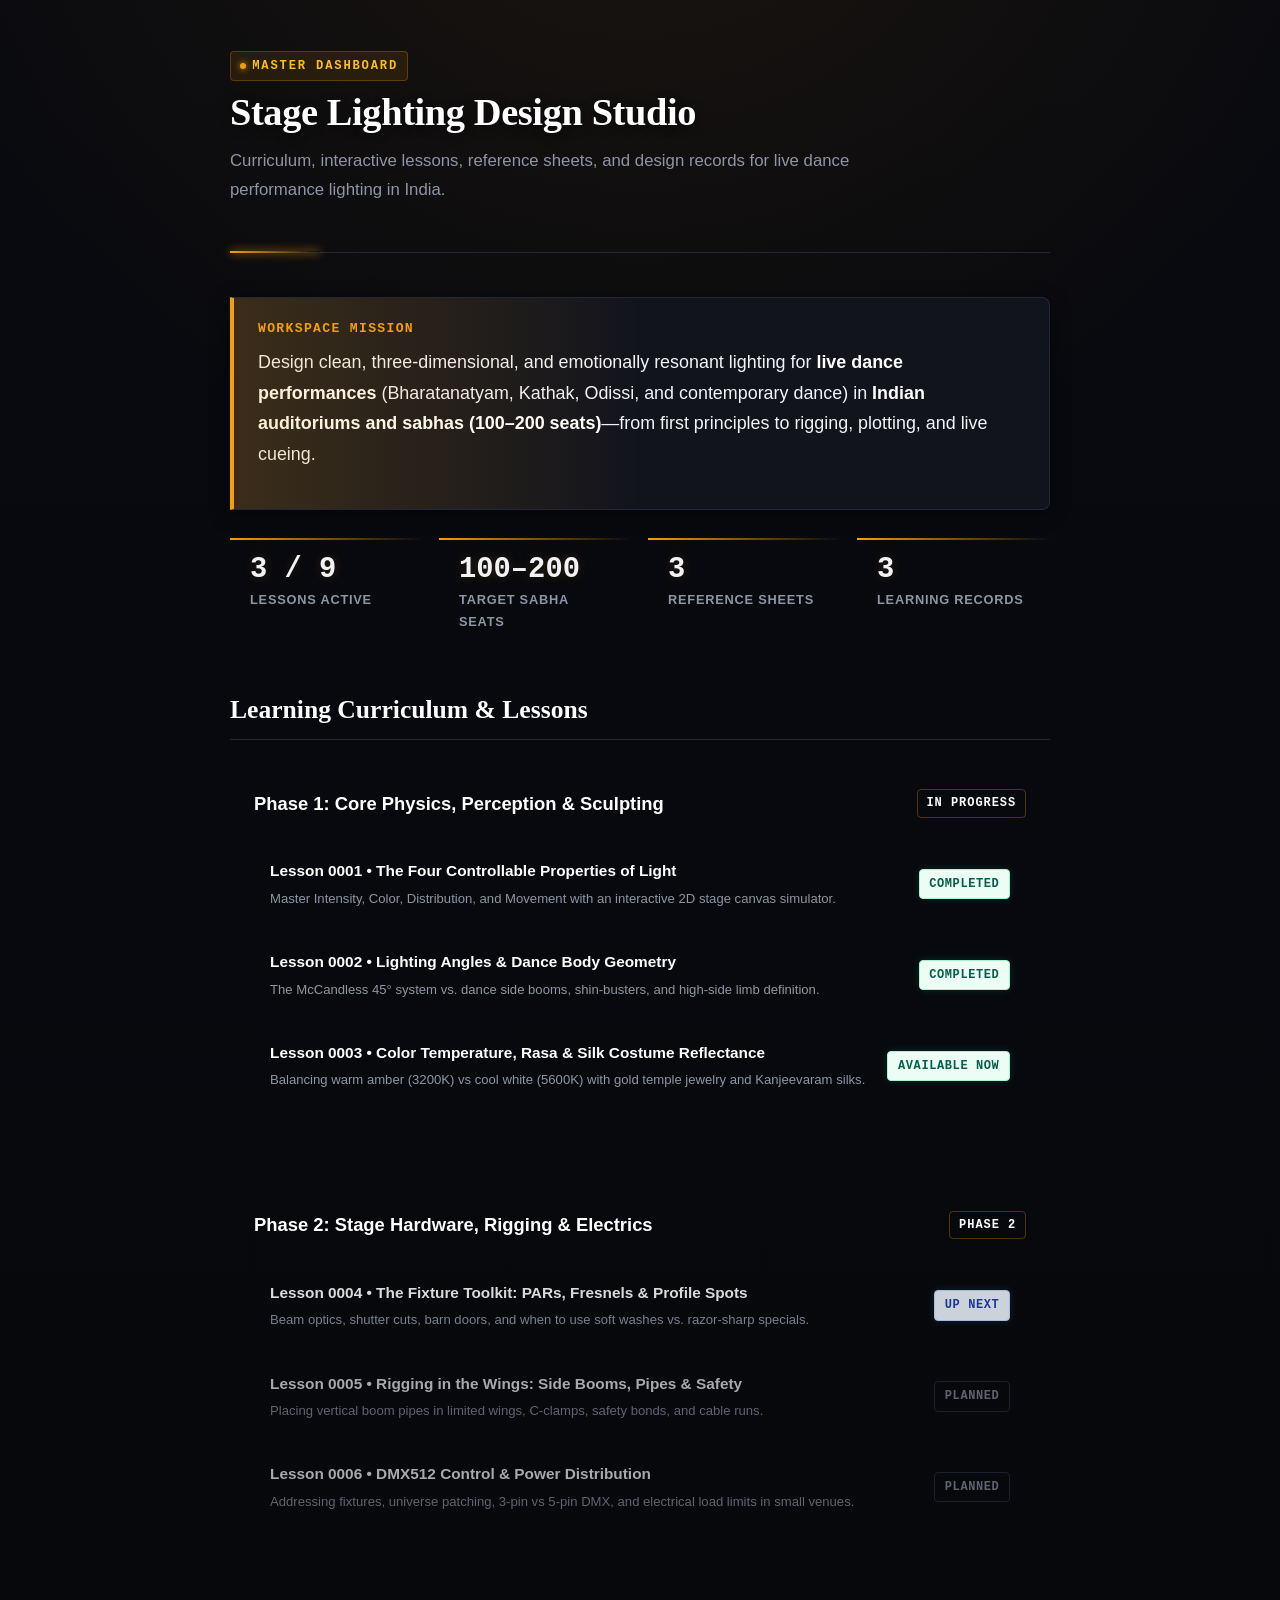
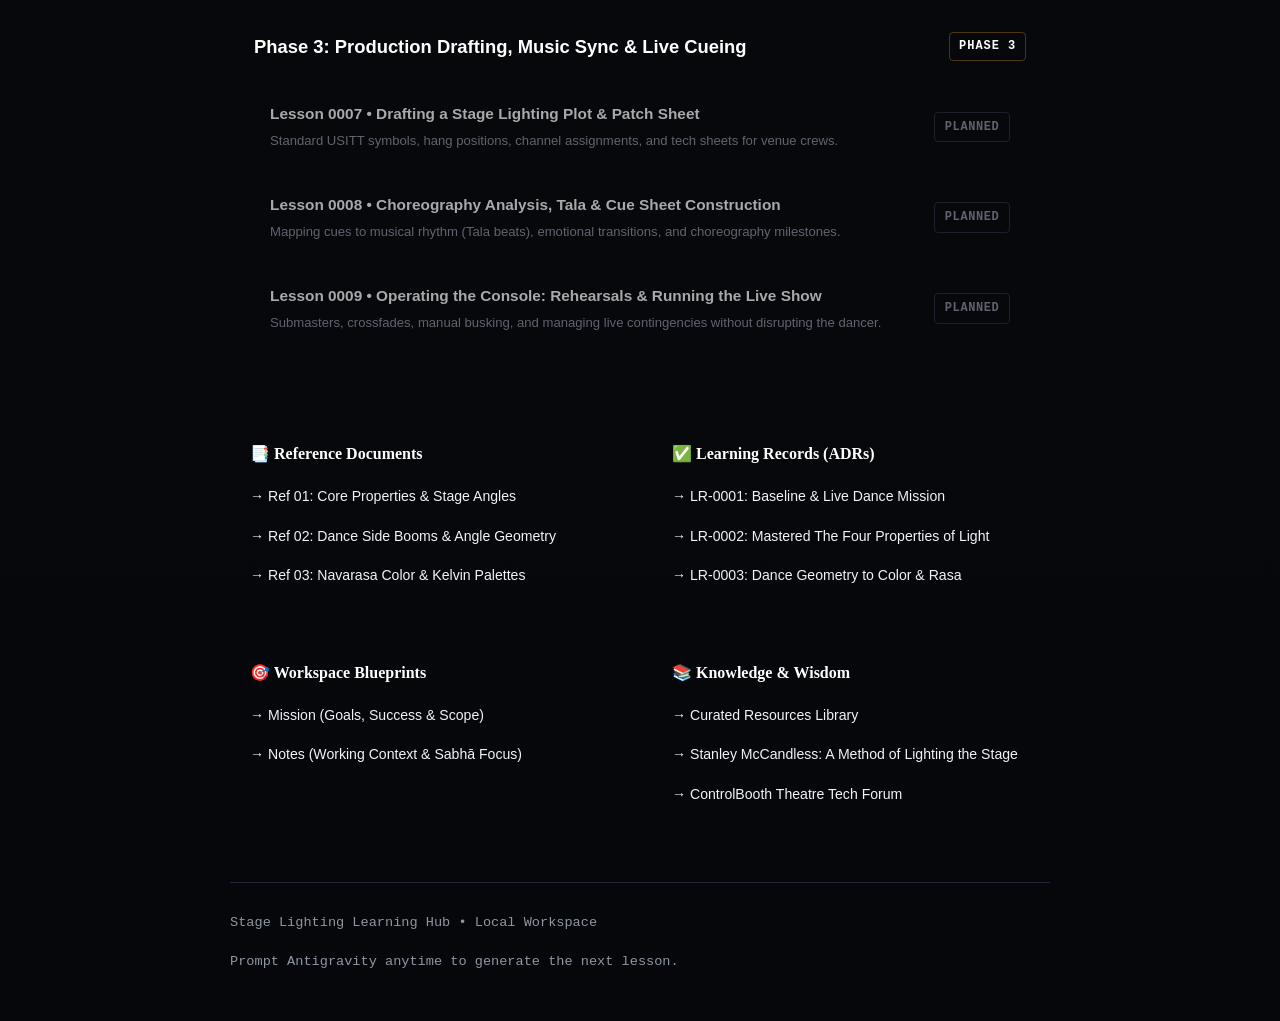
==== commit 45d6611a: "Lesson 3: Color Temperature, Rasa & Silk Costume Reflectance" ====
--- a/index.html
+++ b/index.html
@@ -218,7 +218,7 @@
     <!-- Quick Stats -->
     <div class="stat-bar">
       <div class="stat-card">
-        <div class="stat-num" id="statLessons">2 / 9</div>
+        <div class="stat-num" id="statLessons">3 / 9</div>
         <div class="stat-label">Lessons Active</div>
       </div>
       <div class="stat-card">
@@ -226,11 +226,11 @@
         <div class="stat-label">Target Sabha Seats</div>
       </div>
       <div class="stat-card">
-        <div class="stat-num">2</div>
+        <div class="stat-num">3</div>
         <div class="stat-label">Reference Sheets</div>
       </div>
       <div class="stat-card">
-        <div class="stat-num">2</div>
+        <div class="stat-num">3</div>
         <div class="stat-label">Learning Records</div>
       </div>
     </div>
@@ -259,16 +259,16 @@
               <span class="item-title">Lesson 0002 &bull; Lighting Angles & Dance Body Geometry</span>
               <span class="item-desc">The McCandless 45° system vs. dance side booms, shin-busters, and high-side limb definition.</span>
             </div>
+            <span class="badge badge-ready">Completed</span>
+          </a>
+
+          <a href="./lessons/0003-color-temperature-rasa-and-silk-reflectance.html" class="item-row">
+            <div class="item-info">
+              <span class="item-title">Lesson 0003 &bull; Color Temperature, Rasa & Silk Costume Reflectance</span>
+              <span class="item-desc">Balancing warm amber (3200K) vs cool white (5600K) with gold temple jewelry and Kanjeevaram silks.</span>
+            </div>
             <span class="badge badge-ready">Available Now</span>
           </a>
-
-          <div class="item-row" style="opacity: 0.85;">
-            <div class="item-info">
-              <span class="item-title">Lesson 0003 &bull; Color Temperature, Rasa & Silk Costume Reflectance</span>
-              <span class="item-desc">Balancing warm amber (3200K) vs cool white (5600K) with gold temple jewelry and Kanjeevaram silks.</span>
-            </div>
-            <span class="badge badge-next">Up Next</span>
-          </div>
         </div>
       </div>
 
@@ -279,12 +279,12 @@
           <span class="phase-tag">Phase 2</span>
         </div>
         <div class="item-list">
-          <div class="item-row" style="opacity: 0.65;">
+          <div class="item-row" style="opacity: 0.85;">
             <div class="item-info">
               <span class="item-title">Lesson 0004 &bull; The Fixture Toolkit: PARs, Fresnels & Profile Spots</span>
               <span class="item-desc">Beam optics, shutter cuts, barn doors, and when to use soft washes vs. razor-sharp specials.</span>
             </div>
-            <span class="badge badge-planned">Planned</span>
+            <span class="badge badge-next">Up Next</span>
           </div>
 
           <div class="item-row" style="opacity: 0.65;">
@@ -347,7 +347,7 @@
         <ul>
           <li><a href="./reference/glossary-and-properties.html">&rarr; Ref 01: Core Properties & Stage Angles</a></li>
           <li><a href="./reference/dance-side-lighting-booms.html">&rarr; Ref 02: Dance Side Booms & Angle Geometry</a></li>
-          <li style="color: var(--text-muted); font-size: 0.82rem;">&bull; Ref 03: DMX512 Channel Patch Template (Upcoming)</li>
+          <li><a href="./reference/rasa-and-color-palettes.html">&rarr; Ref 03: Navarasa Color & Kelvin Palettes</a></li>
         </ul>
       </div>
 
@@ -357,6 +357,7 @@
         <ul>
           <li><a href="./learning-records/0001-baseline-and-stage-dance-mission.html">&rarr; LR-0001: Baseline & Live Dance Mission</a></li>
           <li><a href="./learning-records/0002-mastered-four-properties-of-light.html">&rarr; LR-0002: Mastered The Four Properties of Light</a></li>
+          <li><a href="./learning-records/0003-color-temperature-and-rasa-reflectance.html">&rarr; LR-0003: Dance Geometry to Color & Rasa</a></li>
         </ul>
       </div>
 
